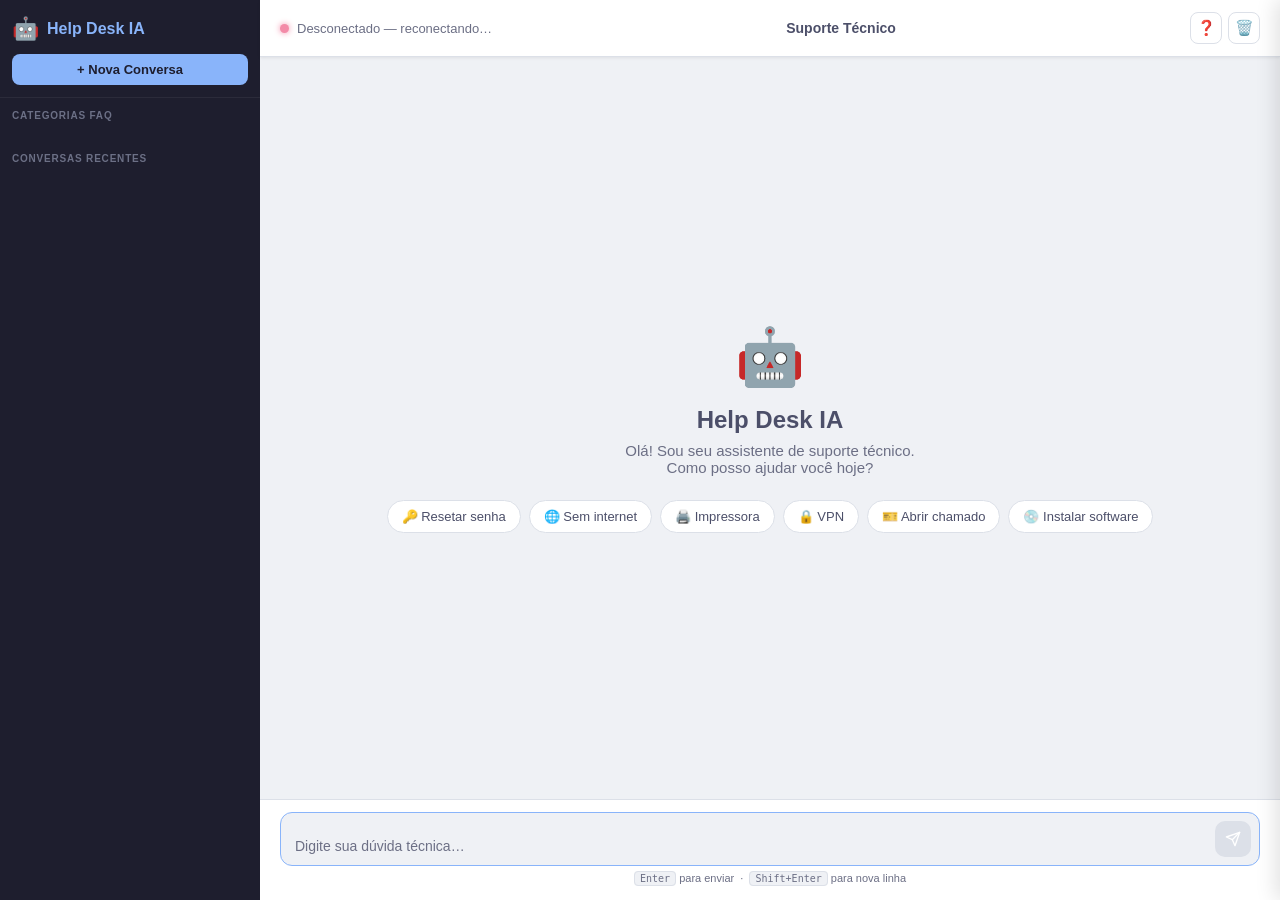
==== static/index.html @ eeb1370a "feat: chatbot-helpdesk-IA" ====
<!DOCTYPE html>
<html lang="pt-BR">
<head>
  <meta charset="UTF-8" />
  <meta name="viewport" content="width=device-width, initial-scale=1.0" />
  <title>Help Desk IA</title>
  <link rel="stylesheet" href="/static/css/style.css" />
</head>
<body>

<div class="overlay" id="overlay" onclick="closeFaqDrawer()"></div>

<div class="app">

  <!-- ── Sidebar ─────────────────────────────────── -->
  <aside class="sidebar">
    <div class="sidebar-header">
      <div class="logo">
        <span class="logo-icon">🤖</span>
        <span class="logo-text">Help Desk IA</span>
      </div>
      <button class="new-chat-btn" id="newChatBtn">+ Nova Conversa</button>
    </div>

    <div class="sidebar-scroll">
      <div class="sidebar-section">
        <h3>Categorias FAQ</h3>
        <div id="faqCategories"></div>
      </div>

      <div class="sidebar-section">
        <h3>Conversas Recentes</h3>
        <div id="sessionsList"></div>
      </div>
    </div>
  </aside>

  <!-- ── Chat Main ────────────────────────────────── -->
  <main class="chat-main">

    <div class="chat-header">
      <div class="chat-status">
        <span class="status-dot connecting" id="statusDot"></span>
        <span id="statusText">Conectando…</span>
      </div>
      <span class="header-title">Suporte Técnico</span>
      <div class="chat-actions">
        <button class="btn-icon" id="faqBtn" title="Ver FAQ" onclick="openFaqDrawer()">❓</button>
        <button class="btn-icon" id="clearBtn" title="Limpar conversa">🗑️</button>
      </div>
    </div>

    <div class="messages-container" id="messagesContainer">
      <div class="welcome" id="welcomeScreen">
        <div class="welcome-icon">🤖</div>
        <h2>Help Desk IA</h2>
        <p>Olá! Sou seu assistente de suporte técnico.<br>Como posso ajudar você hoje?</p>
        <div class="quick-actions">
          <button class="quick-btn" onclick="sendQuick('Como resetar minha senha?')">🔑 Resetar senha</button>
          <button class="quick-btn" onclick="sendQuick('Estou sem acesso à internet')">🌐 Sem internet</button>
          <button class="quick-btn" onclick="sendQuick('Impressora não funciona')">🖨️ Impressora</button>
          <button class="quick-btn" onclick="sendQuick('Como conectar à VPN?')">🔒 VPN</button>
          <button class="quick-btn" onclick="sendQuick('Como abrir um chamado?')">🎫 Abrir chamado</button>
          <button class="quick-btn" onclick="sendQuick('Como instalar um programa?')">💿 Instalar software</button>
        </div>
      </div>
    </div>

    <div class="typing-indicator" id="typingIndicator" style="display:none">
      <div class="typing-dots"><span></span><span></span><span></span></div>
      <span class="typing-text">Assistente digitando…</span>
    </div>

    <div class="input-area">
      <div class="input-wrap">
        <textarea
          id="messageInput"
          placeholder="Digite sua dúvida técnica…"
          rows="1"
          autofocus
        ></textarea>
        <button class="send-btn" id="sendBtn" disabled>
          <svg viewBox="0 0 24 24" fill="none" stroke-width="2" stroke-linecap="round" stroke-linejoin="round">
            <line x1="22" y1="2" x2="11" y2="13"></line>
            <polygon points="22 2 15 22 11 13 2 9 22 2"></polygon>
          </svg>
        </button>
      </div>
      <div class="input-hint">
        <kbd>Enter</kbd> para enviar &nbsp;·&nbsp; <kbd>Shift+Enter</kbd> para nova linha
      </div>
    </div>
  </main>
</div>

<!-- ── FAQ Drawer ──────────────────────────────────── -->
<aside class="faq-drawer" id="faqDrawer">
  <div class="faq-drawer-header">
    <h3>Perguntas Frequentes</h3>
    <button class="faq-close" onclick="closeFaqDrawer()">✕</button>
  </div>
  <div class="faq-drawer-body" id="faqDrawerBody">
    <p style="color:var(--text-secondary);font-size:13px">Carregando FAQ…</p>
  </div>
</aside>

<script src="/static/js/app.js"></script>
</body>
</html>
---- static/css/style.css ----
:root {
  --sidebar-w: 260px;
  --sidebar-bg: #1e1e2e;
  --sidebar-text: #cdd6f4;
  --sidebar-muted: #6c7086;
  --sidebar-hover: #313244;
  --sidebar-active: #45475a;
  --accent: #89b4fa;
  --accent-dark: #74c7ec;
  --chat-bg: #eff1f5;
  --surface: #ffffff;
  --border: #dce0e8;
  --user-bg: #1e66f5;
  --user-text: #ffffff;
  --bot-bg: #ffffff;
  --bot-text: #4c4f69;
  --faq-bg: #e6f0ff;
  --faq-text: #1e66f5;
  --faq-border: #89b4fa;
  --error-bg: #fff1f0;
  --error-text: #c0392b;
  --text-primary: #4c4f69;
  --text-secondary: #6c6f85;
  --shadow-sm: 0 1px 3px rgba(0,0,0,.08);
  --shadow-md: 0 4px 12px rgba(0,0,0,.12);
  --radius: 12px;
  --radius-sm: 8px;
  --radius-msg: 18px;
  --font: -apple-system, BlinkMacSystemFont, "Segoe UI", Roboto, sans-serif;
}

*, *::before, *::after { box-sizing: border-box; margin: 0; padding: 0; }

html, body { height: 100%; overflow: hidden; }

body {
  font-family: var(--font);
  font-size: 14px;
  color: var(--text-primary);
  background: var(--chat-bg);
}

/* ── Layout ─────────────────────────────────────────── */
.app { display: flex; height: 100vh; }

/* ── Sidebar ─────────────────────────────────────────── */
.sidebar {
  width: var(--sidebar-w);
  background: var(--sidebar-bg);
  color: var(--sidebar-text);
  display: flex;
  flex-direction: column;
  flex-shrink: 0;
  overflow: hidden;
}

.sidebar-header {
  padding: 16px 12px 12px;
  border-bottom: 1px solid rgba(255,255,255,.06);
}

.logo {
  display: flex;
  align-items: center;
  gap: 8px;
  margin-bottom: 12px;
}

.logo-icon { font-size: 22px; }
.logo-text { font-size: 16px; font-weight: 700; color: var(--accent); }

.new-chat-btn {
  width: 100%;
  padding: 8px 12px;
  background: var(--accent);
  color: #1e1e2e;
  border: none;
  border-radius: var(--radius-sm);
  font-size: 13px;
  font-weight: 600;
  cursor: pointer;
  transition: opacity .15s;
}
.new-chat-btn:hover { opacity: .88; }

.sidebar-section { padding: 12px; }
.sidebar-section h3 {
  font-size: 10px;
  font-weight: 700;
  letter-spacing: .08em;
  text-transform: uppercase;
  color: var(--sidebar-muted);
  margin-bottom: 8px;
}

.sidebar-scroll { overflow-y: auto; flex: 1; }

.sidebar-scroll::-webkit-scrollbar { width: 4px; }
.sidebar-scroll::-webkit-scrollbar-thumb { background: rgba(255,255,255,.15); border-radius: 4px; }

/* Categories */
.cat-btn {
  display: flex;
  align-items: center;
  gap: 8px;
  width: 100%;
  padding: 7px 10px;
  background: none;
  border: none;
  border-radius: var(--radius-sm);
  color: var(--sidebar-text);
  font-size: 13px;
  cursor: pointer;
  text-align: left;
  transition: background .15s;
}
.cat-btn:hover { background: var(--sidebar-hover); }
.cat-icon { font-size: 15px; }

/* Sessions */
.session-item {
  display: flex;
  align-items: center;
  gap: 8px;
  padding: 8px 10px;
  border-radius: var(--radius-sm);
  cursor: pointer;
  transition: background .15s;
}
.session-item:hover { background: var(--sidebar-hover); }
.session-item.active { background: var(--sidebar-active); }

.session-title {
  flex: 1;
  font-size: 12px;
  color: var(--sidebar-text);
  white-space: nowrap;
  overflow: hidden;
  text-overflow: ellipsis;
}
.session-time {
  font-size: 10px;
  color: var(--sidebar-muted);
  flex-shrink: 0;
}

/* ── Chat Main ───────────────────────────────────────── */
.chat-main {
  flex: 1;
  display: flex;
  flex-direction: column;
  min-width: 0;
  background: var(--chat-bg);
}

.chat-header {
  display: flex;
  align-items: center;
  justify-content: space-between;
  padding: 12px 20px;
  background: var(--surface);
  border-bottom: 1px solid var(--border);
  box-shadow: var(--shadow-sm);
  flex-shrink: 0;
}

.chat-status { display: flex; align-items: center; gap: 8px; }

.status-dot {
  width: 9px;
  height: 9px;
  border-radius: 50%;
  background: #a6e3a1;
  box-shadow: 0 0 6px #a6e3a1;
  transition: background .3s, box-shadow .3s;
}
.status-dot.offline { background: #f38ba8; box-shadow: 0 0 6px #f38ba8; }
.status-dot.connecting { background: #f9e2af; box-shadow: 0 0 6px #f9e2af; }

#statusText { font-size: 13px; color: var(--text-secondary); }

.header-title { font-weight: 600; color: var(--text-primary); }

.chat-actions { display: flex; gap: 6px; }
.btn-icon {
  width: 32px; height: 32px;
  display: flex; align-items: center; justify-content: center;
  background: none;
  border: 1px solid var(--border);
  border-radius: var(--radius-sm);
  cursor: pointer;
  font-size: 15px;
  transition: background .15s;
}
.btn-icon:hover { background: var(--border); }

/* ── Messages ────────────────────────────────────────── */
.messages-container {
  flex: 1;
  overflow-y: auto;
  padding: 20px;
  display: flex;
  flex-direction: column;
  gap: 16px;
}

.messages-container::-webkit-scrollbar { width: 5px; }
.messages-container::-webkit-scrollbar-thumb { background: var(--border); border-radius: 4px; }

/* Welcome screen */
.welcome {
  display: flex;
  flex-direction: column;
  align-items: center;
  justify-content: center;
  flex: 1;
  text-align: center;
  padding: 40px 20px;
  color: var(--text-secondary);
}
.welcome-icon { font-size: 56px; margin-bottom: 16px; }
.welcome h2 { font-size: 24px; font-weight: 700; color: var(--text-primary); margin-bottom: 8px; }
.welcome p { font-size: 15px; margin-bottom: 24px; }

.quick-actions { display: flex; flex-wrap: wrap; gap: 8px; justify-content: center; }
.quick-btn {
  padding: 8px 14px;
  background: var(--surface);
  border: 1px solid var(--border);
  border-radius: 20px;
  font-size: 13px;
  cursor: pointer;
  transition: all .15s;
  color: var(--text-primary);
}
.quick-btn:hover { border-color: var(--accent); color: var(--user-bg); background: #eef3ff; }

/* Message row */
.msg-row {
  display: flex;
  gap: 10px;
  animation: fadeIn .2s ease;
}
.msg-row.user { flex-direction: row-reverse; }

@keyframes fadeIn { from { opacity: 0; transform: translateY(6px); } to { opacity: 1; transform: none; } }

.msg-avatar {
  width: 32px; height: 32px;
  border-radius: 50%;
  display: flex; align-items: center; justify-content: center;
  font-size: 16px;
  flex-shrink: 0;
  margin-top: 2px;
}
.msg-row.user .msg-avatar { background: var(--user-bg); }
.msg-row.assistant .msg-avatar { background: var(--surface); border: 1px solid var(--border); }

.msg-body { max-width: 72%; display: flex; flex-direction: column; gap: 3px; }
.msg-row.user .msg-body { align-items: flex-end; }

.msg-bubble {
  padding: 11px 14px;
  border-radius: var(--radius-msg);
  line-height: 1.55;
  word-break: break-word;
  white-space: pre-wrap;
  box-shadow: var(--shadow-sm);
}
.msg-row.user .msg-bubble {
  background: var(--user-bg);
  color: var(--user-text);
  border-bottom-right-radius: 4px;
}
.msg-row.assistant .msg-bubble {
  background: var(--bot-bg);
  color: var(--bot-text);
  border-bottom-left-radius: 4px;
}
.msg-row.assistant.faq .msg-bubble {
  background: var(--faq-bg);
  color: var(--faq-text);
  border-left: 3px solid var(--faq-border);
}
.msg-row.assistant.error .msg-bubble {
  background: var(--error-bg);
  color: var(--error-text);
}

.msg-meta {
  display: flex;
  align-items: center;
  gap: 6px;
  font-size: 10px;
  color: var(--text-secondary);
  padding: 0 4px;
}

.source-badge {
  padding: 1px 6px;
  border-radius: 10px;
  font-size: 9px;
  font-weight: 700;
  letter-spacing: .04em;
  text-transform: uppercase;
}
.badge-ai { background: #dde8ff; color: #1e66f5; }
.badge-faq { background: #d5f5e3; color: #1e8449; }
.badge-error { background: #fde8e8; color: #c0392b; }

/* Streaming cursor */
.cursor {
  display: inline-block;
  width: 2px; height: 14px;
  background: var(--text-primary);
  border-radius: 1px;
  animation: blink .7s step-end infinite;
  vertical-align: text-bottom;
  margin-left: 2px;
}
@keyframes blink { 50% { opacity: 0; } }

/* Typing indicator */
.typing-indicator {
  display: flex;
  align-items: center;
  gap: 10px;
  padding: 0 20px 4px;
}
.typing-dots { display: flex; gap: 4px; }
.typing-dots span {
  width: 7px; height: 7px;
  background: var(--text-secondary);
  border-radius: 50%;
  animation: bounce 1.2s infinite;
}
.typing-dots span:nth-child(2) { animation-delay: .2s; }
.typing-dots span:nth-child(3) { animation-delay: .4s; }
@keyframes bounce { 0%,80%,100% { transform: translateY(0); } 40% { transform: translateY(-5px); } }
.typing-text { font-size: 12px; color: var(--text-secondary); }

/* ── Input area ──────────────────────────────────────── */
.input-area {
  padding: 12px 20px 16px;
  background: var(--surface);
  border-top: 1px solid var(--border);
  flex-shrink: 0;
}

.input-wrap {
  display: flex;
  align-items: flex-end;
  gap: 8px;
  background: var(--chat-bg);
  border: 1.5px solid var(--border);
  border-radius: var(--radius);
  padding: 8px 8px 8px 14px;
  transition: border-color .2s;
}
.input-wrap:focus-within { border-color: var(--accent); }

#messageInput {
  flex: 1;
  resize: none;
  border: none;
  background: transparent;
  font-family: var(--font);
  font-size: 14px;
  color: var(--text-primary);
  line-height: 1.5;
  max-height: 140px;
  outline: none;
}
#messageInput::placeholder { color: var(--text-secondary); }

.send-btn {
  width: 36px; height: 36px;
  display: flex; align-items: center; justify-content: center;
  background: var(--user-bg);
  border: none;
  border-radius: 10px;
  cursor: pointer;
  flex-shrink: 0;
  transition: opacity .15s, transform .1s;
}
.send-btn:hover { opacity: .88; }
.send-btn:active { transform: scale(.94); }
.send-btn:disabled { background: var(--border); cursor: not-allowed; }
.send-btn svg { width: 16px; height: 16px; color: #fff; stroke: #fff; }

.input-hint {
  margin-top: 6px;
  font-size: 11px;
  color: var(--text-secondary);
  text-align: center;
}
.input-hint kbd {
  padding: 1px 5px;
  background: var(--chat-bg);
  border: 1px solid var(--border);
  border-radius: 4px;
  font-size: 10px;
}

/* ── FAQ Drawer ──────────────────────────────────────── */
.faq-drawer {
  position: fixed;
  top: 0; right: 0;
  width: 360px; height: 100%;
  background: var(--surface);
  box-shadow: -4px 0 20px rgba(0,0,0,.12);
  z-index: 100;
  display: flex;
  flex-direction: column;
  transform: translateX(100%);
  transition: transform .25s ease;
}
.faq-drawer.open { transform: translateX(0); }

.faq-drawer-header {
  display: flex;
  align-items: center;
  justify-content: space-between;
  padding: 16px 20px;
  border-bottom: 1px solid var(--border);
}
.faq-drawer-header h3 { font-size: 16px; font-weight: 600; }
.faq-close {
  width: 28px; height: 28px;
  display: flex; align-items: center; justify-content: center;
  background: none; border: none;
  border-radius: 6px; cursor: pointer; font-size: 16px;
  transition: background .15s;
}
.faq-close:hover { background: var(--chat-bg); }

.faq-drawer-body { flex: 1; overflow-y: auto; padding: 12px; }

.faq-item {
  border: 1px solid var(--border);
  border-radius: var(--radius-sm);
  margin-bottom: 10px;
  overflow: hidden;
}
.faq-question {
  display: flex;
  justify-content: space-between;
  align-items: center;
  padding: 12px 14px;
  cursor: pointer;
  font-weight: 500;
  font-size: 13px;
  transition: background .15s;
}
.faq-question:hover { background: var(--chat-bg); }
.faq-chevron { transition: transform .2s; font-size: 12px; }
.faq-item.expanded .faq-chevron { transform: rotate(180deg); }
.faq-answer {
  display: none;
  padding: 10px 14px 14px;
  font-size: 13px;
  line-height: 1.6;
  color: var(--text-secondary);
  border-top: 1px solid var(--border);
  white-space: pre-wrap;
}
.faq-item.expanded .faq-answer { display: block; }
.faq-use-btn {
  margin-top: 10px;
  padding: 5px 12px;
  background: var(--user-bg);
  color: #fff;
  border: none;
  border-radius: 6px;
  font-size: 12px;
  cursor: pointer;
  transition: opacity .15s;
}
.faq-use-btn:hover { opacity: .85; }

/* Overlay */
.overlay {
  display: none;
  position: fixed; inset: 0;
  background: rgba(0,0,0,.3);
  z-index: 99;
}
.overlay.visible { display: block; }

/* ── Responsive ──────────────────────────────────────── */
@media (max-width: 640px) {
  .sidebar { display: none; }
  .faq-drawer { width: 100%; }
}
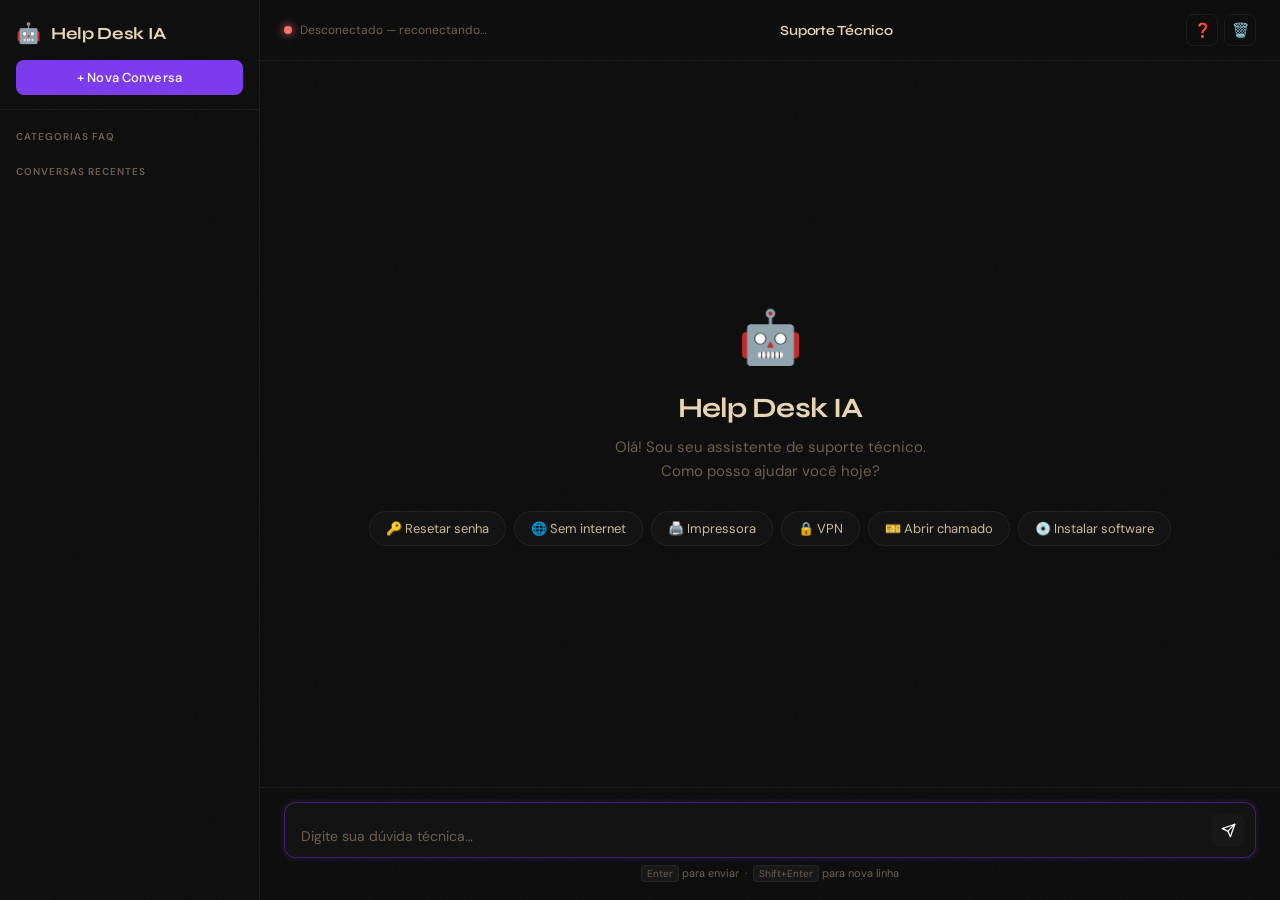
==== commit 1afd820e: "feat: apply dark editorial design system to frontend Redesign using Syne + DM Sans typography, #0D0D" ====
--- a/static/index.html
+++ b/static/index.html
@@ -4,9 +4,12 @@
   <meta charset="UTF-8" />
   <meta name="viewport" content="width=device-width, initial-scale=1.0" />
   <title>Help Desk IA</title>
+  <link rel="preconnect" href="https://fonts.googleapis.com" />
+  <link rel="preconnect" href="https://fonts.gstatic.com" crossorigin />
   <link rel="stylesheet" href="/static/css/style.css" />
 </head>
 <body>
+<div class="grain"></div>
 
 <div class="overlay" id="overlay" onclick="closeFaqDrawer()"></div>
 
--- a/static/css/style.css
+++ b/static/css/style.css
@@ -1,53 +1,52 @@
+@import url('https://fonts.googleapis.com/css2?family=Syne:wght@400;600;700;800&family=DM+Sans:ital,opsz,wght@0,9..40,300;0,9..40,400;0,9..40,500;1,9..40,400&display=swap');
+
 :root {
-  --sidebar-w: 260px;
-  --sidebar-bg: #1e1e2e;
-  --sidebar-text: #cdd6f4;
-  --sidebar-muted: #6c7086;
-  --sidebar-hover: #313244;
-  --sidebar-active: #45475a;
-  --accent: #89b4fa;
-  --accent-dark: #74c7ec;
-  --chat-bg: #eff1f5;
-  --surface: #ffffff;
-  --border: #dce0e8;
-  --user-bg: #1e66f5;
-  --user-text: #ffffff;
-  --bot-bg: #ffffff;
-  --bot-text: #4c4f69;
-  --faq-bg: #e6f0ff;
-  --faq-text: #1e66f5;
-  --faq-border: #89b4fa;
-  --error-bg: #fff1f0;
-  --error-text: #c0392b;
-  --text-primary: #4c4f69;
-  --text-secondary: #6c6f85;
-  --shadow-sm: 0 1px 3px rgba(0,0,0,.08);
-  --shadow-md: 0 4px 12px rgba(0,0,0,.12);
-  --radius: 12px;
-  --radius-sm: 8px;
-  --radius-msg: 18px;
-  --font: -apple-system, BlinkMacSystemFont, "Segoe UI", Roboto, sans-serif;
+  --bg:           #0D0D0D;
+  --bg-card:      #111111;
+  --bg-elevated:  #161616;
+  --border:       rgba(255,255,255,0.06);
+  --accent:       #7C3AED;
+  --accent-light: #9D6EFF;
+  --accent-dim:   rgba(124,58,237,0.12);
+  --text:         #C9B99A;
+  --text-bright:  #E8D5B5;
+  --text-muted:   #6B5E4E;
+  --up:           #4ADE80;
+  --down:         #F87171;
+  --unknown:      #FBBF24;
+  --ease:         cubic-bezier(0.16, 1, 0.3, 1);
+  --sidebar-w:    260px;
 }
 
 *, *::before, *::after { box-sizing: border-box; margin: 0; padding: 0; }
-
 html, body { height: 100%; overflow: hidden; }
 
 body {
-  font-family: var(--font);
+  font-family: 'DM Sans', -apple-system, sans-serif;
   font-size: 14px;
-  color: var(--text-primary);
-  background: var(--chat-bg);
-}
-
-/* ── Layout ─────────────────────────────────────────── */
+  color: var(--text);
+  background: var(--bg);
+}
+
+/* ── Grain overlay ───────────────────────────────────── */
+.grain {
+  position: fixed;
+  inset: 0;
+  pointer-events: none;
+  z-index: 9999;
+  opacity: 0.035;
+  background-image: url("data:image/svg+xml,%3Csvg viewBox='0 0 200 200' xmlns='http://www.w3.org/2000/svg'%3E%3Cfilter id='n'%3E%3CfeTurbulence type='fractalNoise' baseFrequency='0.85' numOctaves='4' stitchTiles='stitch'/%3E%3C/filter%3E%3Crect width='100%25' height='100%25' filter='url(%23n)'/%3E%3C/svg%3E");
+  background-size: 150px 150px;
+}
+
+/* ── Layout ──────────────────────────────────────────── */
 .app { display: flex; height: 100vh; }
 
 /* ── Sidebar ─────────────────────────────────────────── */
 .sidebar {
   width: var(--sidebar-w);
-  background: var(--sidebar-bg);
-  color: var(--sidebar-text);
+  background: var(--bg);
+  border-right: 1px solid var(--border);
   display: flex;
   flex-direction: column;
   flex-shrink: 0;
@@ -55,94 +54,97 @@
 }
 
 .sidebar-header {
-  padding: 16px 12px 12px;
-  border-bottom: 1px solid rgba(255,255,255,.06);
+  padding: 20px 16px 14px;
+  border-bottom: 1px solid var(--border);
 }
 
 .logo {
   display: flex;
   align-items: center;
-  gap: 8px;
-  margin-bottom: 12px;
-}
-
-.logo-icon { font-size: 22px; }
-.logo-text { font-size: 16px; font-weight: 700; color: var(--accent); }
+  gap: 10px;
+  margin-bottom: 14px;
+}
+.logo-icon { font-size: 20px; }
+.logo-text {
+  font-family: 'Syne', sans-serif;
+  font-size: 17px;
+  font-weight: 700;
+  color: var(--text-bright);
+  letter-spacing: -0.02em;
+}
 
 .new-chat-btn {
   width: 100%;
-  padding: 8px 12px;
+  padding: 9px 14px;
   background: var(--accent);
-  color: #1e1e2e;
+  color: #fff;
   border: none;
-  border-radius: var(--radius-sm);
+  border-radius: 8px;
+  font-family: 'DM Sans', sans-serif;
   font-size: 13px;
-  font-weight: 600;
-  cursor: pointer;
-  transition: opacity .15s;
-}
-.new-chat-btn:hover { opacity: .88; }
-
-.sidebar-section { padding: 12px; }
+  font-weight: 500;
+  cursor: pointer;
+  transition: box-shadow 0.7s var(--ease);
+  letter-spacing: 0.01em;
+}
+.new-chat-btn:hover {
+  box-shadow: 0 0 20px rgba(124,58,237,0.5), 0 0 40px rgba(124,58,237,0.15);
+}
+
+.sidebar-scroll { overflow-y: auto; flex: 1; padding: 8px 0; }
+.sidebar-scroll::-webkit-scrollbar { width: 3px; }
+.sidebar-scroll::-webkit-scrollbar-thumb { background: var(--border); border-radius: 4px; }
+
+.sidebar-section { padding: 12px 12px 4px; }
 .sidebar-section h3 {
   font-size: 10px;
-  font-weight: 700;
-  letter-spacing: .08em;
+  font-weight: 600;
+  letter-spacing: 0.1em;
   text-transform: uppercase;
-  color: var(--sidebar-muted);
-  margin-bottom: 8px;
-}
-
-.sidebar-scroll { overflow-y: auto; flex: 1; }
-
-.sidebar-scroll::-webkit-scrollbar { width: 4px; }
-.sidebar-scroll::-webkit-scrollbar-thumb { background: rgba(255,255,255,.15); border-radius: 4px; }
-
-/* Categories */
+  color: var(--text-muted);
+  margin-bottom: 6px;
+  padding: 0 4px;
+}
+
 .cat-btn {
   display: flex;
   align-items: center;
   gap: 8px;
   width: 100%;
-  padding: 7px 10px;
+  padding: 7px 8px;
   background: none;
   border: none;
-  border-radius: var(--radius-sm);
-  color: var(--sidebar-text);
+  border-radius: 6px;
+  color: var(--text);
+  font-family: 'DM Sans', sans-serif;
   font-size: 13px;
   cursor: pointer;
   text-align: left;
-  transition: background .15s;
-}
-.cat-btn:hover { background: var(--sidebar-hover); }
-.cat-icon { font-size: 15px; }
-
-/* Sessions */
+  transition: background 0.7s var(--ease), color 0.3s;
+}
+.cat-btn:hover { background: var(--accent-dim); color: var(--text-bright); }
+.cat-icon { font-size: 14px; }
+
 .session-item {
   display: flex;
   align-items: center;
   gap: 8px;
-  padding: 8px 10px;
-  border-radius: var(--radius-sm);
-  cursor: pointer;
-  transition: background .15s;
-}
-.session-item:hover { background: var(--sidebar-hover); }
-.session-item.active { background: var(--sidebar-active); }
-
+  padding: 8px;
+  border-radius: 6px;
+  cursor: pointer;
+  transition: background 0.7s var(--ease);
+}
+.session-item:hover { background: var(--bg-elevated); }
+.session-item.active { background: var(--accent-dim); }
 .session-title {
   flex: 1;
   font-size: 12px;
-  color: var(--sidebar-text);
+  color: var(--text);
   white-space: nowrap;
   overflow: hidden;
   text-overflow: ellipsis;
 }
-.session-time {
-  font-size: 10px;
-  color: var(--sidebar-muted);
-  flex-shrink: 0;
-}
+.session-time { font-size: 10px; color: var(--text-muted); flex-shrink: 0; }
 
 /* ── Chat Main ───────────────────────────────────────── */
 .chat-main {
@@ -150,36 +152,44 @@
   display: flex;
   flex-direction: column;
   min-width: 0;
-  background: var(--chat-bg);
+  background: var(--bg);
 }
 
 .chat-header {
   display: flex;
   align-items: center;
   justify-content: space-between;
-  padding: 12px 20px;
-  background: var(--surface);
+  padding: 14px 24px;
+  background: rgba(13,13,13,0.8);
+  backdrop-filter: blur(16px);
+  -webkit-backdrop-filter: blur(16px);
   border-bottom: 1px solid var(--border);
-  box-shadow: var(--shadow-sm);
   flex-shrink: 0;
+  position: sticky;
+  top: 0;
+  z-index: 10;
 }
 
 .chat-status { display: flex; align-items: center; gap: 8px; }
-
 .status-dot {
-  width: 9px;
-  height: 9px;
+  width: 8px; height: 8px;
   border-radius: 50%;
-  background: #a6e3a1;
-  box-shadow: 0 0 6px #a6e3a1;
-  transition: background .3s, box-shadow .3s;
-}
-.status-dot.offline { background: #f38ba8; box-shadow: 0 0 6px #f38ba8; }
-.status-dot.connecting { background: #f9e2af; box-shadow: 0 0 6px #f9e2af; }
-
-#statusText { font-size: 13px; color: var(--text-secondary); }
-
-.header-title { font-weight: 600; color: var(--text-primary); }
+  background: var(--up);
+  box-shadow: 0 0 8px var(--up);
+  transition: background 0.7s var(--ease), box-shadow 0.7s var(--ease);
+}
+.status-dot.offline { background: var(--down); box-shadow: 0 0 8px var(--down); }
+.status-dot.connecting { background: var(--unknown); box-shadow: 0 0 8px var(--unknown); }
+
+#statusText { font-size: 12px; color: var(--text-muted); }
+
+.header-title {
+  font-family: 'Syne', sans-serif;
+  font-size: 14px;
+  font-weight: 600;
+  color: var(--text-bright);
+  letter-spacing: -0.01em;
+}
 
 .chat-actions { display: flex; gap: 6px; }
 .btn-icon {
@@ -187,27 +197,27 @@
   display: flex; align-items: center; justify-content: center;
   background: none;
   border: 1px solid var(--border);
-  border-radius: var(--radius-sm);
-  cursor: pointer;
-  font-size: 15px;
-  transition: background .15s;
-}
-.btn-icon:hover { background: var(--border); }
+  border-radius: 7px;
+  cursor: pointer;
+  font-size: 14px;
+  color: var(--text-muted);
+  transition: background 0.7s var(--ease), border-color 0.3s, color 0.3s;
+}
+.btn-icon:hover { background: var(--bg-elevated); border-color: rgba(255,255,255,0.1); color: var(--text); }
 
 /* ── Messages ────────────────────────────────────────── */
 .messages-container {
   flex: 1;
   overflow-y: auto;
-  padding: 20px;
+  padding: 28px 24px;
   display: flex;
   flex-direction: column;
-  gap: 16px;
-}
-
-.messages-container::-webkit-scrollbar { width: 5px; }
+  gap: 20px;
+}
+.messages-container::-webkit-scrollbar { width: 4px; }
 .messages-container::-webkit-scrollbar-thumb { background: var(--border); border-radius: 4px; }
 
-/* Welcome screen */
+/* Welcome */
 .welcome {
   display: flex;
   flex-direction: column;
@@ -215,76 +225,97 @@
   justify-content: center;
   flex: 1;
   text-align: center;
-  padding: 40px 20px;
-  color: var(--text-secondary);
-}
-.welcome-icon { font-size: 56px; margin-bottom: 16px; }
-.welcome h2 { font-size: 24px; font-weight: 700; color: var(--text-primary); margin-bottom: 8px; }
-.welcome p { font-size: 15px; margin-bottom: 24px; }
+  padding: 60px 20px;
+}
+.welcome-icon { font-size: 52px; margin-bottom: 20px; }
+.welcome h2 {
+  font-family: 'Syne', sans-serif;
+  font-size: 28px;
+  font-weight: 700;
+  color: var(--text-bright);
+  letter-spacing: -0.03em;
+  margin-bottom: 10px;
+}
+.welcome p { font-size: 15px; color: var(--text-muted); margin-bottom: 28px; line-height: 1.6; }
 
 .quick-actions { display: flex; flex-wrap: wrap; gap: 8px; justify-content: center; }
 .quick-btn {
-  padding: 8px 14px;
-  background: var(--surface);
+  padding: 8px 16px;
+  background: var(--bg-card);
   border: 1px solid var(--border);
   border-radius: 20px;
+  font-family: 'DM Sans', sans-serif;
   font-size: 13px;
   cursor: pointer;
-  transition: all .15s;
-  color: var(--text-primary);
-}
-.quick-btn:hover { border-color: var(--accent); color: var(--user-bg); background: #eef3ff; }
-
-/* Message row */
+  color: var(--text);
+  transition: background 0.7s var(--ease), border-color 0.7s var(--ease),
+              color 0.3s, box-shadow 0.7s var(--ease);
+}
+.quick-btn:hover {
+  border-color: var(--accent);
+  color: var(--accent-light);
+  background: var(--accent-dim);
+  box-shadow: 0 0 16px rgba(124,58,237,0.2);
+}
+
+/* Message rows */
 .msg-row {
   display: flex;
-  gap: 10px;
-  animation: fadeIn .2s ease;
+  gap: 12px;
+  animation: msgIn 0.7s var(--ease);
 }
 .msg-row.user { flex-direction: row-reverse; }
 
-@keyframes fadeIn { from { opacity: 0; transform: translateY(6px); } to { opacity: 1; transform: none; } }
+@keyframes msgIn {
+  from { opacity: 0; transform: translateY(10px); }
+  to   { opacity: 1; transform: translateY(0); }
+}
 
 .msg-avatar {
-  width: 32px; height: 32px;
-  border-radius: 50%;
+  width: 30px; height: 30px;
+  border-radius: 8px;
   display: flex; align-items: center; justify-content: center;
-  font-size: 16px;
+  font-size: 14px;
   flex-shrink: 0;
   margin-top: 2px;
-}
-.msg-row.user .msg-avatar { background: var(--user-bg); }
-.msg-row.assistant .msg-avatar { background: var(--surface); border: 1px solid var(--border); }
-
-.msg-body { max-width: 72%; display: flex; flex-direction: column; gap: 3px; }
+  border: 1px solid var(--border);
+}
+.msg-row.user .msg-avatar { background: var(--accent); border-color: var(--accent); }
+.msg-row.assistant .msg-avatar { background: var(--bg-card); }
+
+.msg-body { max-width: 74%; display: flex; flex-direction: column; gap: 4px; }
 .msg-row.user .msg-body { align-items: flex-end; }
 
 .msg-bubble {
-  padding: 11px 14px;
-  border-radius: var(--radius-msg);
-  line-height: 1.55;
+  padding: 12px 16px;
+  border-radius: 14px;
+  line-height: 1.6;
   word-break: break-word;
   white-space: pre-wrap;
-  box-shadow: var(--shadow-sm);
 }
 .msg-row.user .msg-bubble {
-  background: var(--user-bg);
-  color: var(--user-text);
+  background: var(--accent);
+  color: #fff;
   border-bottom-right-radius: 4px;
+  box-shadow: 0 4px 24px rgba(124,58,237,0.3);
+  transition: box-shadow 0.7s var(--ease);
+}
+.msg-row.user .msg-bubble:hover {
+  box-shadow: 0 4px 32px rgba(124,58,237,0.5);
 }
 .msg-row.assistant .msg-bubble {
-  background: var(--bot-bg);
-  color: var(--bot-text);
+  background: var(--bg-card);
+  color: var(--text);
+  border: 1px solid var(--border);
   border-bottom-left-radius: 4px;
 }
 .msg-row.assistant.faq .msg-bubble {
-  background: var(--faq-bg);
-  color: var(--faq-text);
-  border-left: 3px solid var(--faq-border);
+  border-left: 2px solid var(--up);
+  background: rgba(74,222,128,0.04);
 }
 .msg-row.assistant.error .msg-bubble {
-  background: var(--error-bg);
-  color: var(--error-text);
+  border-left: 2px solid var(--unknown);
+  background: rgba(251,191,36,0.04);
 }
 
 .msg-meta {
@@ -292,29 +323,28 @@
   align-items: center;
   gap: 6px;
   font-size: 10px;
-  color: var(--text-secondary);
+  color: var(--text-muted);
   padding: 0 4px;
 }
-
 .source-badge {
-  padding: 1px 6px;
+  padding: 1px 7px;
   border-radius: 10px;
   font-size: 9px;
-  font-weight: 700;
-  letter-spacing: .04em;
+  font-weight: 600;
+  letter-spacing: 0.06em;
   text-transform: uppercase;
 }
-.badge-ai { background: #dde8ff; color: #1e66f5; }
-.badge-faq { background: #d5f5e3; color: #1e8449; }
-.badge-error { background: #fde8e8; color: #c0392b; }
+.badge-ai    { background: var(--accent-dim); color: var(--accent-light); }
+.badge-faq   { background: rgba(74,222,128,0.1); color: var(--up); }
+.badge-error { background: rgba(251,191,36,0.1); color: var(--unknown); }
 
 /* Streaming cursor */
 .cursor {
   display: inline-block;
-  width: 2px; height: 14px;
-  background: var(--text-primary);
+  width: 2px; height: 13px;
+  background: var(--accent-light);
   border-radius: 1px;
-  animation: blink .7s step-end infinite;
+  animation: blink 0.7s step-end infinite;
   vertical-align: text-bottom;
   margin-left: 2px;
 }
@@ -325,24 +355,29 @@
   display: flex;
   align-items: center;
   gap: 10px;
-  padding: 0 20px 4px;
+  padding: 0 24px 4px;
 }
 .typing-dots { display: flex; gap: 4px; }
 .typing-dots span {
-  width: 7px; height: 7px;
-  background: var(--text-secondary);
+  width: 6px; height: 6px;
+  background: var(--accent);
   border-radius: 50%;
   animation: bounce 1.2s infinite;
 }
-.typing-dots span:nth-child(2) { animation-delay: .2s; }
-.typing-dots span:nth-child(3) { animation-delay: .4s; }
-@keyframes bounce { 0%,80%,100% { transform: translateY(0); } 40% { transform: translateY(-5px); } }
-.typing-text { font-size: 12px; color: var(--text-secondary); }
+.typing-dots span:nth-child(2) { animation-delay: 0.2s; }
+.typing-dots span:nth-child(3) { animation-delay: 0.4s; }
+@keyframes bounce {
+  0%,80%,100% { transform: translateY(0); }
+  40%         { transform: translateY(-5px); }
+}
+.typing-text { font-size: 12px; color: var(--text-muted); }
 
 /* ── Input area ──────────────────────────────────────── */
 .input-area {
-  padding: 12px 20px 16px;
-  background: var(--surface);
+  padding: 14px 24px 20px;
+  background: rgba(13,13,13,0.8);
+  backdrop-filter: blur(16px);
+  -webkit-backdrop-filter: blur(16px);
   border-top: 1px solid var(--border);
   flex-shrink: 0;
 }
@@ -351,69 +386,89 @@
   display: flex;
   align-items: flex-end;
   gap: 8px;
-  background: var(--chat-bg);
-  border: 1.5px solid var(--border);
-  border-radius: var(--radius);
-  padding: 8px 8px 8px 14px;
-  transition: border-color .2s;
-}
-.input-wrap:focus-within { border-color: var(--accent); }
+  background: var(--bg-card);
+  border: 1px solid var(--border);
+  border-radius: 12px;
+  padding: 10px 10px 10px 16px;
+  transition: border-color 0.7s var(--ease), box-shadow 0.7s var(--ease);
+}
+.input-wrap:focus-within {
+  border-color: rgba(124,58,237,0.4);
+  box-shadow: 0 0 0 3px rgba(124,58,237,0.08);
+}
 
 #messageInput {
   flex: 1;
   resize: none;
   border: none;
   background: transparent;
-  font-family: var(--font);
+  font-family: 'DM Sans', sans-serif;
   font-size: 14px;
-  color: var(--text-primary);
+  color: var(--text-bright);
   line-height: 1.5;
   max-height: 140px;
   outline: none;
 }
-#messageInput::placeholder { color: var(--text-secondary); }
+#messageInput::placeholder { color: var(--text-muted); }
 
 .send-btn {
-  width: 36px; height: 36px;
+  width: 34px; height: 34px;
   display: flex; align-items: center; justify-content: center;
-  background: var(--user-bg);
+  background: var(--accent);
   border: none;
-  border-radius: 10px;
+  border-radius: 8px;
   cursor: pointer;
   flex-shrink: 0;
-  transition: opacity .15s, transform .1s;
-}
-.send-btn:hover { opacity: .88; }
-.send-btn:active { transform: scale(.94); }
-.send-btn:disabled { background: var(--border); cursor: not-allowed; }
-.send-btn svg { width: 16px; height: 16px; color: #fff; stroke: #fff; }
+  transition: box-shadow 0.7s var(--ease), transform 0.15s;
+}
+.send-btn:hover { box-shadow: 0 0 20px rgba(124,58,237,0.6); }
+.send-btn:active { transform: scale(0.92); }
+.send-btn:disabled { background: var(--bg-elevated); cursor: not-allowed; box-shadow: none; }
+.send-btn svg { width: 15px; height: 15px; stroke: #fff; }
 
 .input-hint {
-  margin-top: 6px;
+  margin-top: 8px;
   font-size: 11px;
-  color: var(--text-secondary);
+  color: var(--text-muted);
   text-align: center;
 }
 .input-hint kbd {
   padding: 1px 5px;
-  background: var(--chat-bg);
+  background: var(--bg-elevated);
   border: 1px solid var(--border);
   border-radius: 4px;
   font-size: 10px;
-}
+  font-family: inherit;
+  color: var(--text-muted);
+}
+
+/* ── Demo banner (docs/ version only) ───────────────── */
+.demo-banner {
+  background: rgba(124,58,237,0.06);
+  border-bottom: 1px solid rgba(124,58,237,0.15);
+  padding: 8px 24px;
+  font-size: 12px;
+  color: var(--text-muted);
+  display: flex;
+  align-items: center;
+  gap: 8px;
+  flex-shrink: 0;
+}
+.demo-banner a { color: var(--accent-light); text-decoration: none; font-weight: 500; }
+.demo-banner a:hover { color: var(--text-bright); }
 
 /* ── FAQ Drawer ──────────────────────────────────────── */
 .faq-drawer {
   position: fixed;
   top: 0; right: 0;
   width: 360px; height: 100%;
-  background: var(--surface);
-  box-shadow: -4px 0 20px rgba(0,0,0,.12);
+  background: var(--bg-card);
+  border-left: 1px solid var(--border);
   z-index: 100;
   display: flex;
   flex-direction: column;
   transform: translateX(100%);
-  transition: transform .25s ease;
+  transition: transform 0.7s var(--ease);
 }
 .faq-drawer.open { transform: translateX(0); }
 
@@ -421,68 +476,90 @@
   display: flex;
   align-items: center;
   justify-content: space-between;
-  padding: 16px 20px;
+  padding: 18px 20px;
   border-bottom: 1px solid var(--border);
 }
-.faq-drawer-header h3 { font-size: 16px; font-weight: 600; }
+.faq-drawer-header h3 {
+  font-family: 'Syne', sans-serif;
+  font-size: 15px;
+  font-weight: 600;
+  color: var(--text-bright);
+  letter-spacing: -0.01em;
+}
 .faq-close {
   width: 28px; height: 28px;
   display: flex; align-items: center; justify-content: center;
-  background: none; border: none;
-  border-radius: 6px; cursor: pointer; font-size: 16px;
-  transition: background .15s;
-}
-.faq-close:hover { background: var(--chat-bg); }
-
-.faq-drawer-body { flex: 1; overflow-y: auto; padding: 12px; }
+  background: none;
+  border: 1px solid var(--border);
+  border-radius: 6px;
+  cursor: pointer;
+  font-size: 14px;
+  color: var(--text-muted);
+  transition: background 0.7s var(--ease), color 0.3s;
+}
+.faq-close:hover { background: var(--bg-elevated); color: var(--text); }
+
+.faq-drawer-body { flex: 1; overflow-y: auto; padding: 14px; }
+.faq-drawer-body::-webkit-scrollbar { width: 3px; }
+.faq-drawer-body::-webkit-scrollbar-thumb { background: var(--border); border-radius: 4px; }
 
 .faq-item {
   border: 1px solid var(--border);
-  border-radius: var(--radius-sm);
-  margin-bottom: 10px;
+  border-radius: 10px;
+  margin-bottom: 8px;
   overflow: hidden;
-}
+  transition: border-color 0.7s var(--ease);
+}
+.faq-item:hover { border-color: rgba(124,58,237,0.25); }
+
 .faq-question {
   display: flex;
   justify-content: space-between;
   align-items: center;
   padding: 12px 14px;
   cursor: pointer;
+  font-size: 13px;
+  color: var(--text);
   font-weight: 500;
-  font-size: 13px;
-  transition: background .15s;
-}
-.faq-question:hover { background: var(--chat-bg); }
-.faq-chevron { transition: transform .2s; font-size: 12px; }
+  gap: 8px;
+  transition: background 0.7s var(--ease), color 0.3s;
+}
+.faq-question:hover { background: var(--bg-elevated); color: var(--text-bright); }
+.faq-chevron { transition: transform 0.7s var(--ease); font-size: 11px; flex-shrink: 0; color: var(--text-muted); }
 .faq-item.expanded .faq-chevron { transform: rotate(180deg); }
+
 .faq-answer {
   display: none;
   padding: 10px 14px 14px;
   font-size: 13px;
-  line-height: 1.6;
-  color: var(--text-secondary);
+  line-height: 1.65;
+  color: var(--text-muted);
   border-top: 1px solid var(--border);
   white-space: pre-wrap;
 }
 .faq-item.expanded .faq-answer { display: block; }
+
 .faq-use-btn {
   margin-top: 10px;
-  padding: 5px 12px;
-  background: var(--user-bg);
+  padding: 6px 14px;
+  background: var(--accent);
   color: #fff;
   border: none;
   border-radius: 6px;
+  font-family: 'DM Sans', sans-serif;
   font-size: 12px;
-  cursor: pointer;
-  transition: opacity .15s;
-}
-.faq-use-btn:hover { opacity: .85; }
-
-/* Overlay */
+  font-weight: 500;
+  cursor: pointer;
+  transition: box-shadow 0.7s var(--ease);
+}
+.faq-use-btn:hover { box-shadow: 0 0 16px rgba(124,58,237,0.5); }
+
+/* ── Overlay ─────────────────────────────────────────── */
 .overlay {
   display: none;
   position: fixed; inset: 0;
-  background: rgba(0,0,0,.3);
+  background: rgba(0,0,0,0.55);
+  backdrop-filter: blur(2px);
   z-index: 99;
 }
 .overlay.visible { display: block; }
@@ -491,4 +568,7 @@
 @media (max-width: 640px) {
   .sidebar { display: none; }
   .faq-drawer { width: 100%; }
-}
+  .messages-container { padding: 20px 16px; }
+  .input-area { padding: 12px 16px 18px; }
+  .chat-header { padding: 12px 16px; }
+}
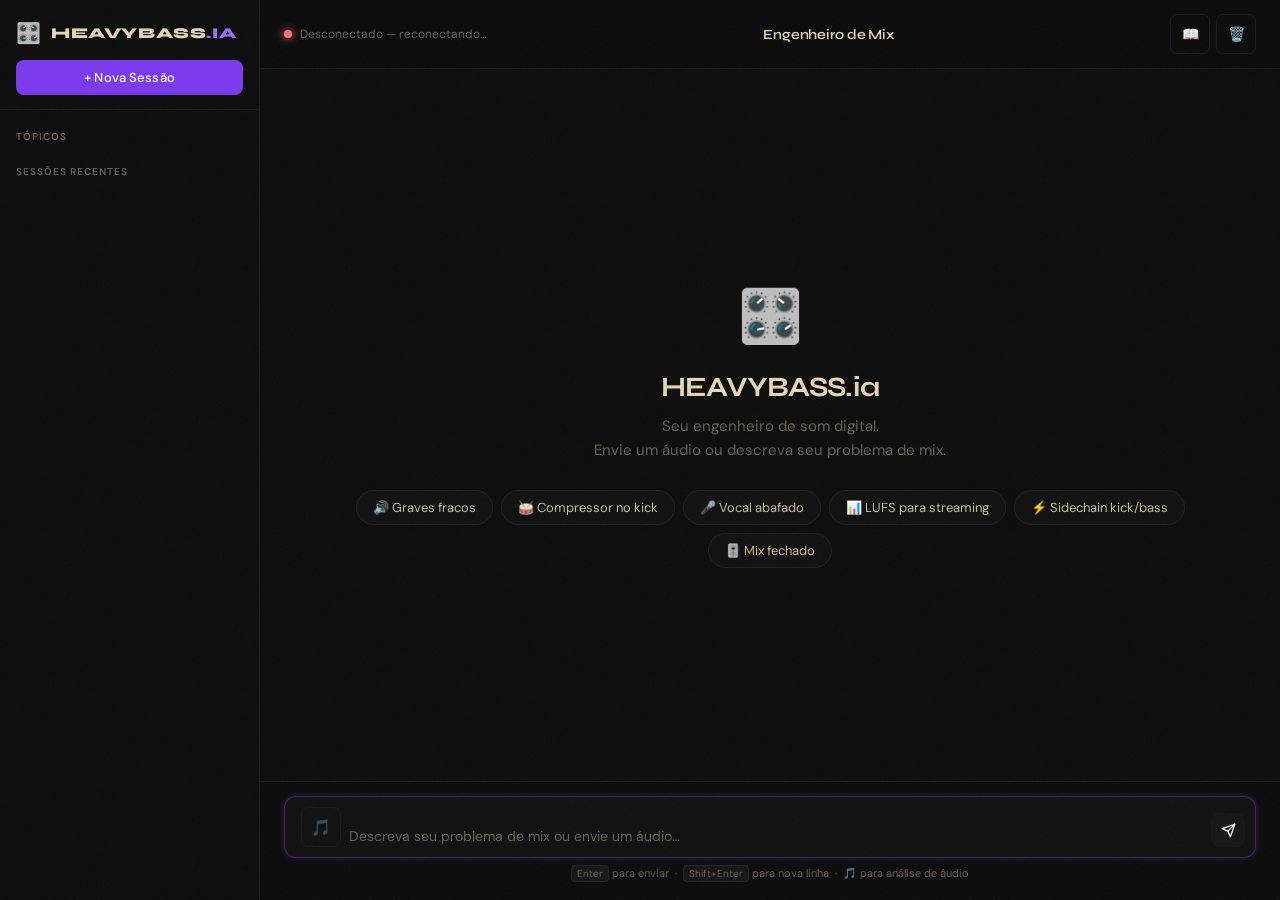
==== commit 48965edf: "feat HEAVY BASS IA - Gemini provider + music production UI" ====
--- a/static/index.html
+++ b/static/index.html
@@ -3,7 +3,7 @@
 <head>
   <meta charset="UTF-8" />
   <meta name="viewport" content="width=device-width, initial-scale=1.0" />
-  <title>Help Desk IA</title>
+  <title>HEAVYBASS.ia</title>
   <link rel="preconnect" href="https://fonts.googleapis.com" />
   <link rel="preconnect" href="https://fonts.gstatic.com" crossorigin />
   <link rel="stylesheet" href="/static/css/style.css" />
@@ -19,20 +19,20 @@
   <aside class="sidebar">
     <div class="sidebar-header">
       <div class="logo">
-        <span class="logo-icon">🤖</span>
-        <span class="logo-text">Help Desk IA</span>
+        <span class="logo-icon">🎛️</span>
+        <span class="logo-text">HEAVYBASS<span>.ia</span></span>
       </div>
-      <button class="new-chat-btn" id="newChatBtn">+ Nova Conversa</button>
+      <button class="new-chat-btn" id="newChatBtn">+ Nova Sessão</button>
     </div>
 
     <div class="sidebar-scroll">
       <div class="sidebar-section">
-        <h3>Categorias FAQ</h3>
+        <h3>Tópicos</h3>
         <div id="faqCategories"></div>
       </div>
 
       <div class="sidebar-section">
-        <h3>Conversas Recentes</h3>
+        <h3>Sessões Recentes</h3>
         <div id="sessionsList"></div>
       </div>
     </div>
@@ -42,44 +42,55 @@
   <main class="chat-main">
 
     <div class="chat-header">
-      <div class="chat-status">
-        <span class="status-dot connecting" id="statusDot"></span>
-        <span id="statusText">Conectando…</span>
+      <div style="display:flex;align-items:center;gap:10px">
+        <button class="menu-btn" id="menuBtn" title="Menu" aria-label="Abrir menu">☰</button>
+        <div class="chat-status">
+          <span class="status-dot connecting" id="statusDot"></span>
+          <span id="statusText">Conectando…</span>
+        </div>
       </div>
-      <span class="header-title">Suporte Técnico</span>
+      <span class="header-title">Engenheiro de Mix</span>
       <div class="chat-actions">
-        <button class="btn-icon" id="faqBtn" title="Ver FAQ" onclick="openFaqDrawer()">❓</button>
-        <button class="btn-icon" id="clearBtn" title="Limpar conversa">🗑️</button>
+        <button class="btn-icon" id="faqBtn" title="Base de Conhecimento" onclick="openFaqDrawer()">📖</button>
+        <button class="btn-icon" id="clearBtn" title="Limpar sessão">🗑️</button>
       </div>
     </div>
 
     <div class="messages-container" id="messagesContainer">
       <div class="welcome" id="welcomeScreen">
-        <div class="welcome-icon">🤖</div>
-        <h2>Help Desk IA</h2>
-        <p>Olá! Sou seu assistente de suporte técnico.<br>Como posso ajudar você hoje?</p>
+        <div class="welcome-icon">🎛️</div>
+        <h2>HEAVYBASS.ia</h2>
+        <p>Seu engenheiro de som digital.<br>Envie um áudio ou descreva seu problema de mix.</p>
         <div class="quick-actions">
-          <button class="quick-btn" onclick="sendQuick('Como resetar minha senha?')">🔑 Resetar senha</button>
-          <button class="quick-btn" onclick="sendQuick('Estou sem acesso à internet')">🌐 Sem internet</button>
-          <button class="quick-btn" onclick="sendQuick('Impressora não funciona')">🖨️ Impressora</button>
-          <button class="quick-btn" onclick="sendQuick('Como conectar à VPN?')">🔒 VPN</button>
-          <button class="quick-btn" onclick="sendQuick('Como abrir um chamado?')">🎫 Abrir chamado</button>
-          <button class="quick-btn" onclick="sendQuick('Como instalar um programa?')">💿 Instalar software</button>
+          <button class="quick-btn" onclick="sendQuick('Como deixar o baixo mais presente no mix?')">🔊 Graves fracos</button>
+          <button class="quick-btn" onclick="sendQuick('Como configurar um compressor para kick drum?')">🥁 Compressor no kick</button>
+          <button class="quick-btn" onclick="sendQuick('Meu vocal está abafado, como resolver com EQ?')">🎤 Vocal abafado</button>
+          <button class="quick-btn" onclick="sendQuick('Qual o LUFS ideal para lançar no Spotify?')">📊 LUFS para streaming</button>
+          <button class="quick-btn" onclick="sendQuick('Como fazer sidechain de compressor entre kick e baixo?')">⚡ Sidechain kick/bass</button>
+          <button class="quick-btn" onclick="sendQuick('Meu mix está muito fechado, como abrir o som?')">🎚️ Mix fechado</button>
         </div>
       </div>
     </div>
 
     <div class="typing-indicator" id="typingIndicator" style="display:none">
       <div class="typing-dots"><span></span><span></span><span></span></div>
-      <span class="typing-text">Assistente digitando…</span>
+      <span class="typing-text">Analisando…</span>
     </div>
 
     <div class="input-area">
+      <div id="audioPreview" class="audio-preview" style="display:none">
+        <span>🎵</span>
+        <span class="audio-preview-name" id="audioPreviewName"></span>
+        <button class="audio-preview-remove" onclick="removeAudio()" title="Remover áudio">✕</button>
+      </div>
       <div class="input-wrap">
+        <button class="btn-icon audio-btn" id="audioBtn" title="Enviar áudio para análise com IA">🎵</button>
+        <input type="file" id="audioInput" accept="audio/*" style="display:none">
         <textarea
           id="messageInput"
-          placeholder="Digite sua dúvida técnica…"
+          placeholder="Descreva seu problema de mix ou envie um áudio…"
           rows="1"
+          maxlength="4000"
           autofocus
         ></textarea>
         <button class="send-btn" id="sendBtn" disabled>
@@ -91,19 +102,20 @@
       </div>
       <div class="input-hint">
         <kbd>Enter</kbd> para enviar &nbsp;·&nbsp; <kbd>Shift+Enter</kbd> para nova linha
+        &nbsp;·&nbsp; 🎵 para análise de áudio
       </div>
     </div>
   </main>
 </div>
 
-<!-- ── FAQ Drawer ──────────────────────────────────── -->
+<!-- ── Base de Conhecimento Drawer ─────────────────── -->
 <aside class="faq-drawer" id="faqDrawer">
   <div class="faq-drawer-header">
-    <h3>Perguntas Frequentes</h3>
+    <h3>Base de Conhecimento</h3>
     <button class="faq-close" onclick="closeFaqDrawer()">✕</button>
   </div>
   <div class="faq-drawer-body" id="faqDrawerBody">
-    <p style="color:var(--text-secondary);font-size:13px">Carregando FAQ…</p>
+    <p style="color:var(--text-secondary);font-size:13px">Carregando…</p>
   </div>
 </aside>
 
--- a/static/css/style.css
+++ b/static/css/style.css
@@ -67,10 +67,14 @@
 .logo-icon { font-size: 20px; }
 .logo-text {
   font-family: 'Syne', sans-serif;
-  font-size: 17px;
-  font-weight: 700;
+  font-size: 15px;
+  font-weight: 800;
   color: var(--text-bright);
-  letter-spacing: -0.02em;
+  letter-spacing: 0.04em;
+  text-transform: uppercase;
+}
+.logo-text span {
+  color: var(--accent-light);
 }
 
 .new-chat-btn {
@@ -193,7 +197,7 @@
 
 .chat-actions { display: flex; gap: 6px; }
 .btn-icon {
-  width: 32px; height: 32px;
+  width: 40px; height: 40px;
   display: flex; align-items: center; justify-content: center;
   background: none;
   border: 1px solid var(--border);
@@ -564,11 +568,156 @@
 }
 .overlay.visible { display: block; }
 
-/* ── Responsive ──────────────────────────────────────── */
+/* ── Hamburger btn (mobile only) ─────────────────────── */
+.menu-btn {
+  display: none;
+  width: 36px; height: 36px;
+  align-items: center; justify-content: center;
+  background: none;
+  border: 1px solid var(--border);
+  border-radius: 7px;
+  cursor: pointer;
+  color: var(--text-muted);
+  font-size: 16px;
+  flex-shrink: 0;
+  transition: background 0.7s var(--ease), color 0.3s;
+  -webkit-tap-highlight-color: transparent;
+}
+.menu-btn:hover { background: var(--bg-elevated); color: var(--text); }
+
+/* ── Tablet (640px – 1024px) ─────────────────────────── */
+@media (max-width: 1024px) {
+  :root { --sidebar-w: 220px; }
+
+  .msg-body { max-width: 80%; }
+
+  .messages-container { padding: 20px 20px; }
+  .chat-header { padding: 12px 20px; }
+  .input-area { padding: 12px 20px 16px; }
+
+  #messageInput { font-size: 16px; }
+}
+
+/* ── Mobile (< 640px) ────────────────────────────────── */
 @media (max-width: 640px) {
-  .sidebar { display: none; }
+
+  /* Sidebar vira drawer lateral */
+  .sidebar {
+    position: fixed;
+    top: 0; left: 0;
+    height: 100%;
+    z-index: 200;
+    transform: translateX(-100%);
+    transition: transform 0.7s var(--ease);
+    box-shadow: 4px 0 32px rgba(0,0,0,0.4);
+  }
+  .sidebar.open { transform: translateX(0); }
+
+  /* Hamburguer visível */
+  .menu-btn { display: flex; }
+
+  /* FAQ drawer ocupa tela cheia */
   .faq-drawer { width: 100%; }
-  .messages-container { padding: 20px 16px; }
-  .input-area { padding: 12px 16px 18px; }
-  .chat-header { padding: 12px 16px; }
-}
+
+  /* Mensagens com largura quase total */
+  .msg-body { max-width: 88%; }
+
+  /* Espaçamentos compactados */
+  .messages-container { padding: 16px 14px; gap: 14px; }
+  .chat-header { padding: 10px 14px; }
+
+  /* Input com font-size 16px: evita zoom automático no iOS */
+  #messageInput { font-size: 16px; }
+
+  /* Safe area para iPhone com notch/home bar */
+  .input-area {
+    padding: 10px 14px calc(12px + env(safe-area-inset-bottom));
+  }
+
+  /* Tap targets mínimos 44px */
+  .send-btn  { width: 44px; height: 44px; border-radius: 10px; }
+  .btn-icon  { width: 40px; height: 40px; }
+  .menu-btn  { width: 40px; height: 40px; }
+  .new-chat-btn { padding: 11px 14px; }
+  .cat-btn { padding: 10px 8px; min-height: 44px; }
+  .faq-question { padding: 14px; min-height: 44px; }
+  .faq-use-btn { padding: 10px 16px; min-height: 44px; }
+
+  /* Welcome mais compacto */
+  .welcome { padding: 32px 16px; }
+  .welcome h2 { font-size: 22px; }
+  .welcome-icon { font-size: 44px; }
+
+  /* Hint de teclado desnecessária no mobile */
+  .input-hint { display: none; }
+
+  /* Demo banner compacto */
+  .demo-banner { padding: 7px 14px; font-size: 11px; }
+
+  /* Audio preview compacto */
+  .audio-preview { padding: 6px 12px; font-size: 12px; }
+}
+
+/* ── Audio upload button ─────────────────────────────── */
+.audio-btn {
+  flex-shrink: 0;
+  font-size: 16px;
+  opacity: 0.6;
+  transition: opacity 0.3s, box-shadow 0.7s var(--ease);
+}
+.audio-btn:hover { opacity: 1; box-shadow: 0 0 14px rgba(124,58,237,0.4); }
+.audio-btn.has-audio { opacity: 1; color: var(--accent-light); }
+
+/* ── Audio preview bar ───────────────────────────────── */
+.audio-preview {
+  display: flex;
+  align-items: center;
+  gap: 8px;
+  background: var(--accent-dim);
+  border: 1px solid rgba(124,58,237,0.25);
+  border-radius: 8px;
+  padding: 7px 12px;
+  margin-bottom: 8px;
+  font-size: 13px;
+  color: var(--accent-light);
+}
+.audio-preview-name {
+  flex: 1;
+  white-space: nowrap;
+  overflow: hidden;
+  text-overflow: ellipsis;
+  font-weight: 500;
+}
+.audio-preview-remove {
+  background: none;
+  border: none;
+  cursor: pointer;
+  color: var(--text-muted);
+  font-size: 13px;
+  padding: 2px 4px;
+  border-radius: 4px;
+  transition: color 0.3s, background 0.3s;
+  min-width: 24px; min-height: 24px;
+  display: flex; align-items: center; justify-content: center;
+}
+.audio-preview-remove:hover { color: var(--down); background: rgba(248,113,113,0.1); }
+
+/* ── Frequency report block ──────────────────────────── */
+.freq-report {
+  background: rgba(0,0,0,0.3);
+  border: 1px solid rgba(124,58,237,0.2);
+  border-radius: 8px;
+  margin-bottom: 12px;
+  overflow: auto;
+}
+.freq-report pre {
+  font-family: 'Courier New', monospace;
+  font-size: 11.5px;
+  line-height: 1.65;
+  color: var(--text);
+  padding: 12px 14px;
+  white-space: pre;
+}
+
+/* ── Gemini badge ────────────────────────────────────── */
+.badge-gemini { background: rgba(59,130,246,0.12); color: #60a5fa; }
